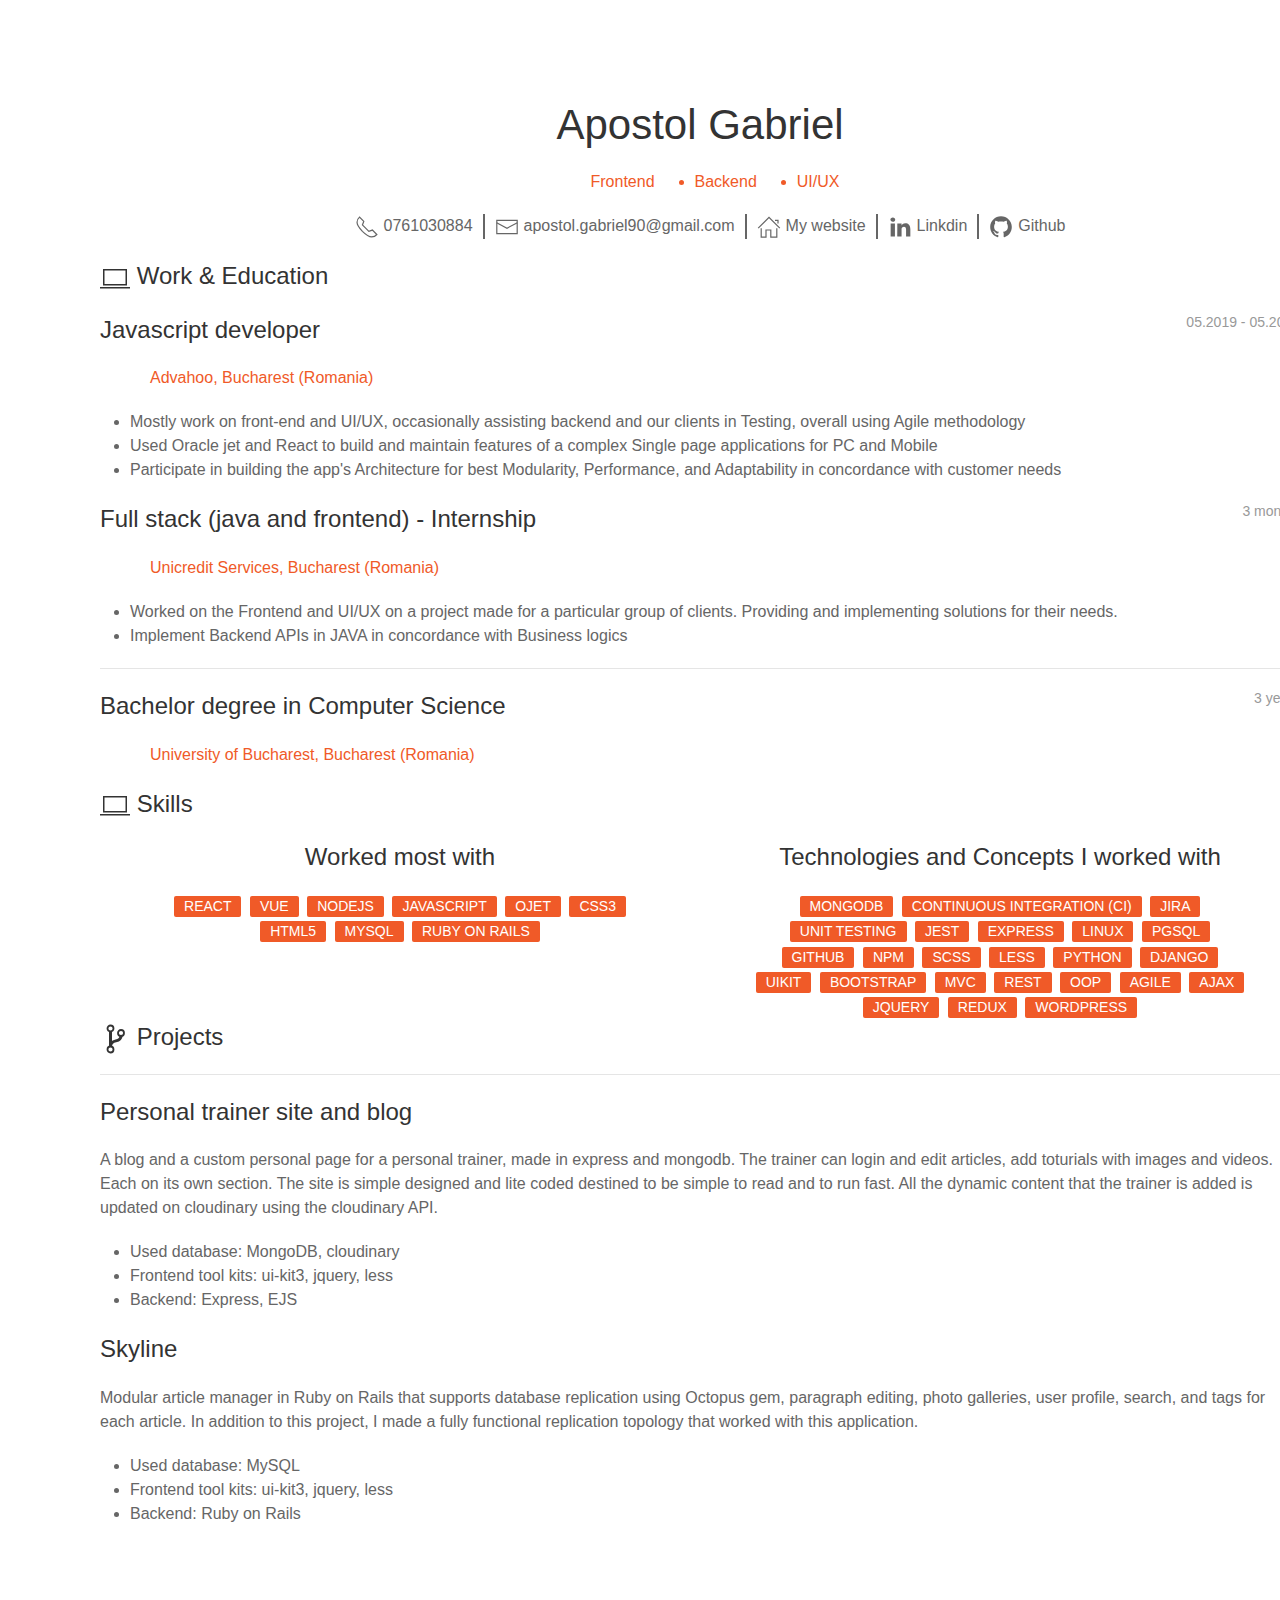
==== pdf/PDF.html @ 023feacb "update" ====
<head>
    <title>Apostol Gabriel</title>
    <meta charset="utf-8">
    <meta name="viewport" content="width=device-width, initial-scale=1">
    <link rel="stylesheet" href="./../style/uikit.min.css" />
    <link rel="stylesheet" href="./../style/pdf.css" />
    <script src="./../scripts/uikit.min.js"></script>
    <script src="./../scripts/uikit-icons.min.js"></script>
    <script src="./../scripts/custom.js"></script>
</head>

<body>
    <header>
        <h1 class="title-1th title">Apostol Gabriel</h1>
        <ul class="title-2th">
            <li>Frontend</li>
            <li>Backend</li>
            <li>UI/UX</li>
        </ul>
        <ul class="title-3th">
            <li>
                <span uk-icon="icon: receiver; ratio: 1.2"></span><span>0761030884</span>
            </li>
            <li>
                <span uk-icon="icon: mail; ratio: 1.2"></span><span>apostol.gabriel90@gmail.com</span>
            </li>
            <li>
                <a href="https://gabiap96.github.io/index.html">
                    <span uk-icon="icon: home; ratio: 1.2"></span><span>My
                        website</span></a>
            </li>
            <li>
                <a href="https://www.linkedin.com/in/gabriel-apostol-135305140/">
                    <span uk-icon="icon: linkedin; ratio: 1.2"></span><span>Linkdin</span></a>
            </li>
            <li>
                <a href="https://github.com/gabiap96"><span
                        uk-icon="icon: github; ratio: 1.2"></span><span>Github</span></a>
            </li>
        </ul>
    </header>
    <article>
        <section>
            <h3 class="uk-card-title"><span uk-icon="icon: laptop; ratio: 1.5"></span> Work & Education</h3>
            <div class="project">
                <h3 class="uk-card-title">Javascript developer <p class="uk-article-meta">05.2019 - 05.2021</p>
                </h3>
                <p class="company">Advahoo, Bucharest (Romania)</p>
                <p>
                <ul>
                    <li>Mostly work on front-end and UI/UX, occasionally assisting backend and our clients in
                        Testing, overall using Agile methodology</li>
                    <li>Used Oracle jet and React to build and maintain features of a complex Single page
                        applications for PC and Mobile</li>
                    <li>Participate in building the app's Architecture for best Modularity, Performance, and
                        Adaptability in concordance with customer needs</li>
                </ul>
                </p>
            </div>
            <div class="project">
                <h3 class="uk-card-title">Full stack (java and frontend) - Internship <p class="uk-article-meta">3
                        months
                    </p>
                </h3>
                <p class="company">Unicredit Services, Bucharest (Romania)</p>
                <p>
                <ul>
                    <li>Worked on the Frontend and UI/UX on a project made for a particular group of clients.
                        Providing and implementing solutions for their needs.</li>
                    <li>Implement Backend APIs in JAVA in concordance with Business logics</li>
                </ul>
                </p>
            </div>
            <hr>
            <div class="project">
                <h3 class="uk-card-title">Bachelor degree in Computer Science <p class="uk-article-meta">3 years</p>
                </h3>
                <p class="company">University of Bucharest, Bucharest (Romania)</p>
            </div>
        </section>
        <section>
            <h3 class="uk-card-title"><span uk-icon="icon: laptop; ratio: 1.5"></span> Skills</h3>
            <div class="skills-main-container">
                <div class="skills-container">
                    <h3>Worked most with</h3>
                    <div class="major-skills  container-right-2">
                        <span class="uk-label soft-skill">React</span>
                        <span class="uk-label soft-skill">Vue</span>
                        <span class="uk-label soft-skill">Nodejs</span>
                        <span class="uk-label soft-skill">Javascript</span>
                        <span class="uk-label soft-skill">OJet</span>
                        <span class="uk-label soft-skill">CSS3</span>
                        <span class="uk-label soft-skill">HTML5</span>
                        <span class="uk-label soft-skill">MYSQL</span>
                        <span class="uk-label soft-skill">Ruby on rails</span>
                    </div>
                </div>
                <div class="skills-container">
                    <h3>Technologies and Concepts I worked with</h5>
                        <div class="major-skills  container-right-2">
                            <span class="uk-label soft-skill">MongoDB</span>
                            <span class="uk-label soft-skill">Continuous integration (CI)</span>
                            <span class="uk-label soft-skill">JIRA</span>
                            <span class="uk-label soft-skill">Unit Testing</span>
                            <span class="uk-label soft-skill">Jest</span>
                            <span class="uk-label soft-skill">Express</span>
                            <span class="uk-label soft-skill">Linux</span>
                            <span class="uk-label soft-skill">PgSQL</span>
                            <span class="uk-label soft-skill">Github</span>
                            <span class="uk-label soft-skill">npm</span>
                            <span class="uk-label soft-skill">scss</span>
                            <span class="uk-label soft-skill">LESS</span>
                            <span class="uk-label soft-skill">Python</span>
                            <span class="uk-label soft-skill">Django</span>
                            <span class="uk-label soft-skill">UiKit</span>
                            <span class="uk-label soft-skill">Bootstrap</span>
                            <span class="uk-label soft-skill">MVC</span>
                            <span class="uk-label soft-skill">REST</span>
                            <span class="uk-label soft-skill">OOP</span>
                            <span class="uk-label soft-skill">Agile</span>
                            <span class="uk-label soft-skill">AJAX</span>
                            <span class="uk-label soft-skill">jquery</span>
                            <span class="uk-label soft-skill">Redux</span>
                            <span class="uk-label soft-skill">Wordpress</span>
                        </div>
                </div>
            </div>
            </div>
        </section>
        <section>
            <h3 class="uk-card-title"><span uk-icon="icon: git-branch; ratio: 1.5"></span> Projects</h3>
            <hr>
            <div class="project">
                <h3 class="uk-card-title">Personal trainer site and blog</h3>
                <p>A blog and a custom personal page for a personal trainer, made in express and mongodb.
                    The trainer can login and edit articles, add toturials with images and videos. Each on its
                    own section.
                    The site is simple designed and lite coded destined to be simple to read and to run fast.
                    All the dynamic content that the trainer is added is updated on cloudinary using the
                    cloudinary API.
                </p>
                <ul>
                    <li>Used database: MongoDB, cloudinary</li>
                    <li>Frontend tool kits: ui-kit3, jquery, less</li>
                    <li>Backend: Express, EJS</li>
                </ul>
            </div>
            <div class="project">
                <h3 class="uk-card-title">Skyline</h3>
                <p>Modular article manager in Ruby on Rails that supports database replication using Octopus gem,
                    paragraph editing, photo galleries, user profile, search, and tags for each article. In addition to
                    this project, I made a fully functional replication topology that worked with this application.
                </p>
                <ul>
                    <li>Used database: MySQL</li>
                    <li>Frontend tool kits: ui-kit3, jquery, less</li>
                    <li>Backend: Ruby on Rails</li>
                </ul>
            </div>
        </section>
    </article>
</body>
---- style/pdf.css ----
:root{
    --custom-orange: #f05a28;
    --custom-gray: rgb(102, 102, 102);
}

body {
    padding: 100px;
    width: 1200px;
    height: auto;
    margin: 0 auto;
}

a {
    color: inherit;
}

a:hover {
    color: inherit;
}

header {
    text-align: center;
}

header ul{
    display: flex;
    justify-content: center;
    list-style-type: none;
}

header ul.title-2th{
    color: var(--custom-orange);
    list-style-type: initial;
}

header ul.title-2th li{
    margin: 0 20px;
}

header ul.title-2th li:first-child{
    margin: 0 20px;
    list-style-type: none;
}

header ul.title-3th .uk-icon{
    margin-right: 5px;
}

header ul.title-3th li{
    margin: 0 5px;
    text-decoration: none;
    padding-right: 10px;
    border-right: solid 2px rgb(102, 102, 102);
}

header ul.title-3th li:last-child{
    border-right: none;
}


.uk-article-meta {
    float: right;
}

.company {
    color: var(--custom-orange);
    padding-left: 50px;
}

.skills-main-container {
    display: flex;
    justify-content: center;
}

.skills-container {
    width: 50%;
    text-align: center;
    margin: 0 50px;
}

.skills-container .soft-skill{
    background-color: var(--custom-orange);
    margin: 2px;
}
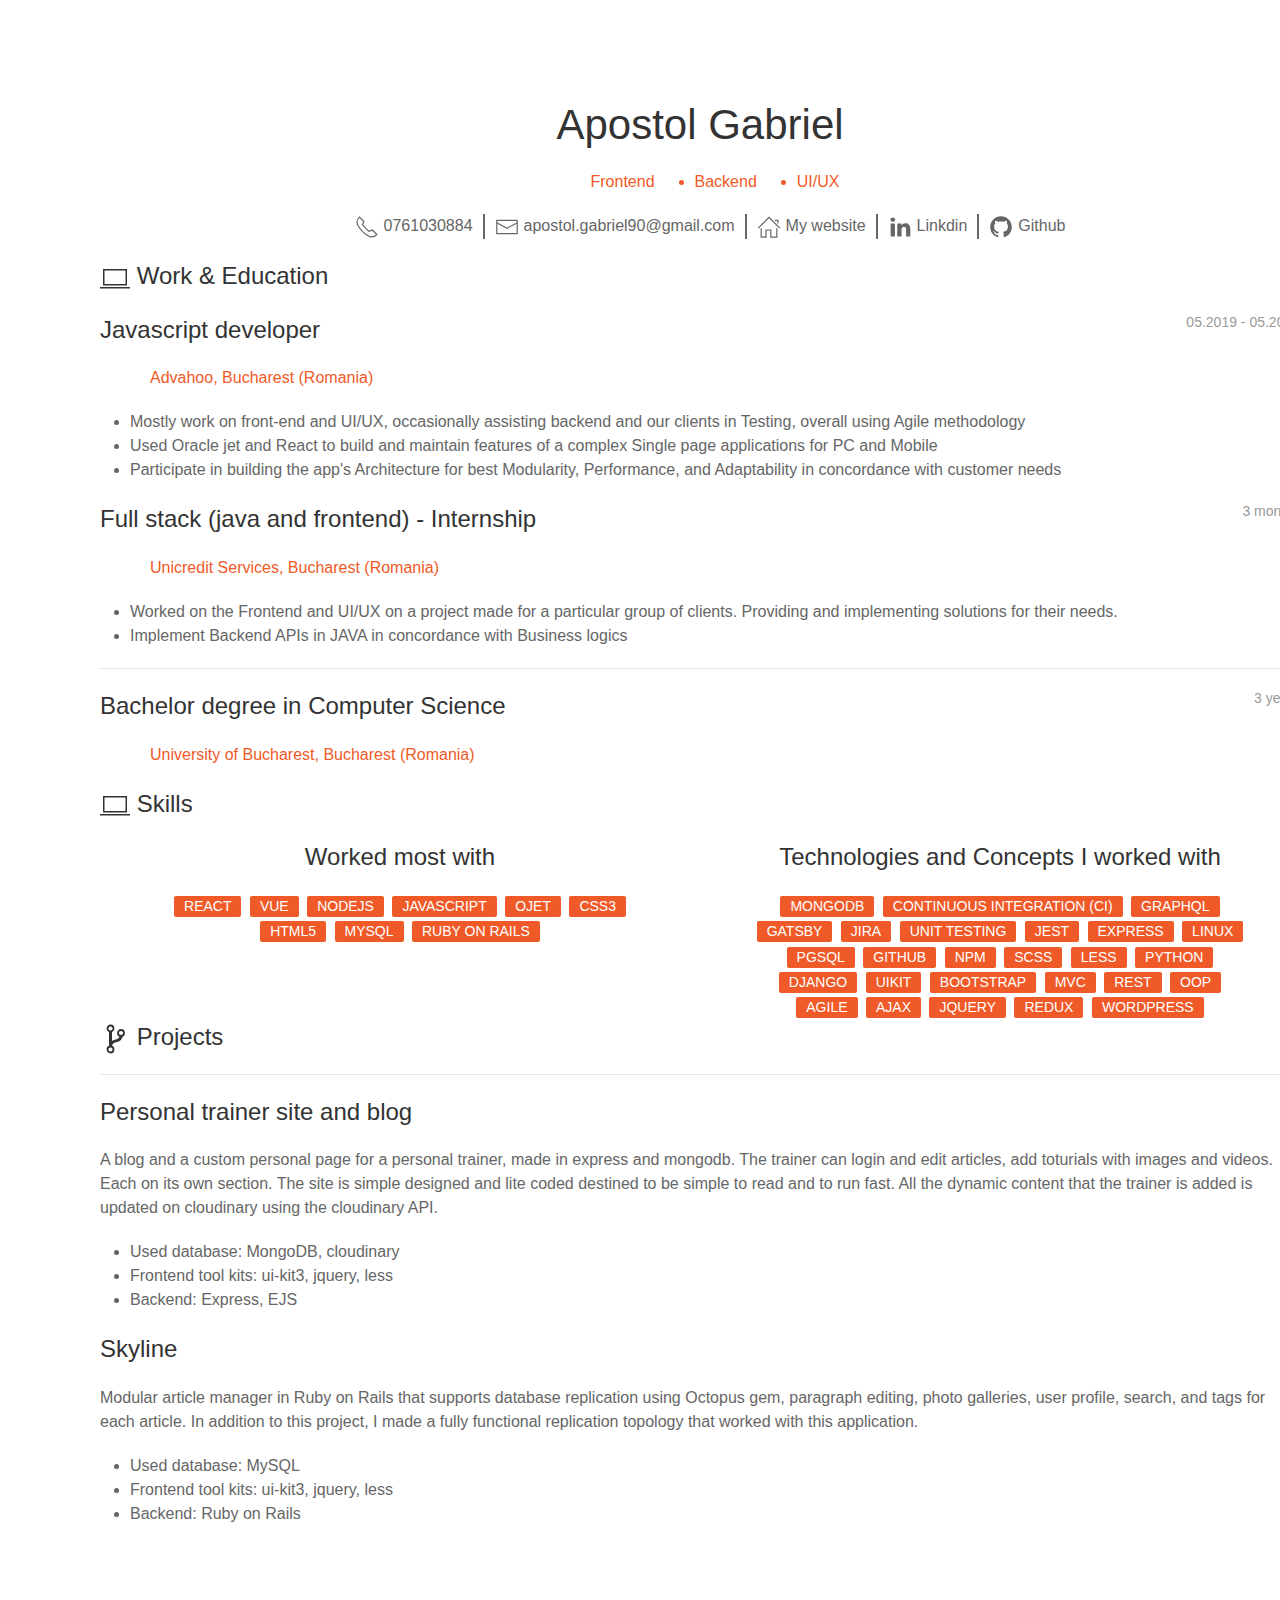
==== commit f4bfca4a: "update" ====
--- a/pdf/PDF.html
+++ b/pdf/PDF.html
@@ -25,7 +25,7 @@
                 <span uk-icon="icon: mail; ratio: 1.2"></span><span>apostol.gabriel90@gmail.com</span>
             </li>
             <li>
-                <a href="https://gabiap96.github.io/index.html">
+                <a href="https://gabiap96.github.io/gabiap96">
                     <span uk-icon="icon: home; ratio: 1.2"></span><span>My
                         website</span></a>
             </li>
@@ -100,6 +100,8 @@
                         <div class="major-skills  container-right-2">
                             <span class="uk-label soft-skill">MongoDB</span>
                             <span class="uk-label soft-skill">Continuous integration (CI)</span>
+                            <span class="uk-label soft-skill">GraphQL</span>
+                            <span class="uk-label soft-skill">Gatsby</span>
                             <span class="uk-label soft-skill">JIRA</span>
                             <span class="uk-label soft-skill">Unit Testing</span>
                             <span class="uk-label soft-skill">Jest</span>
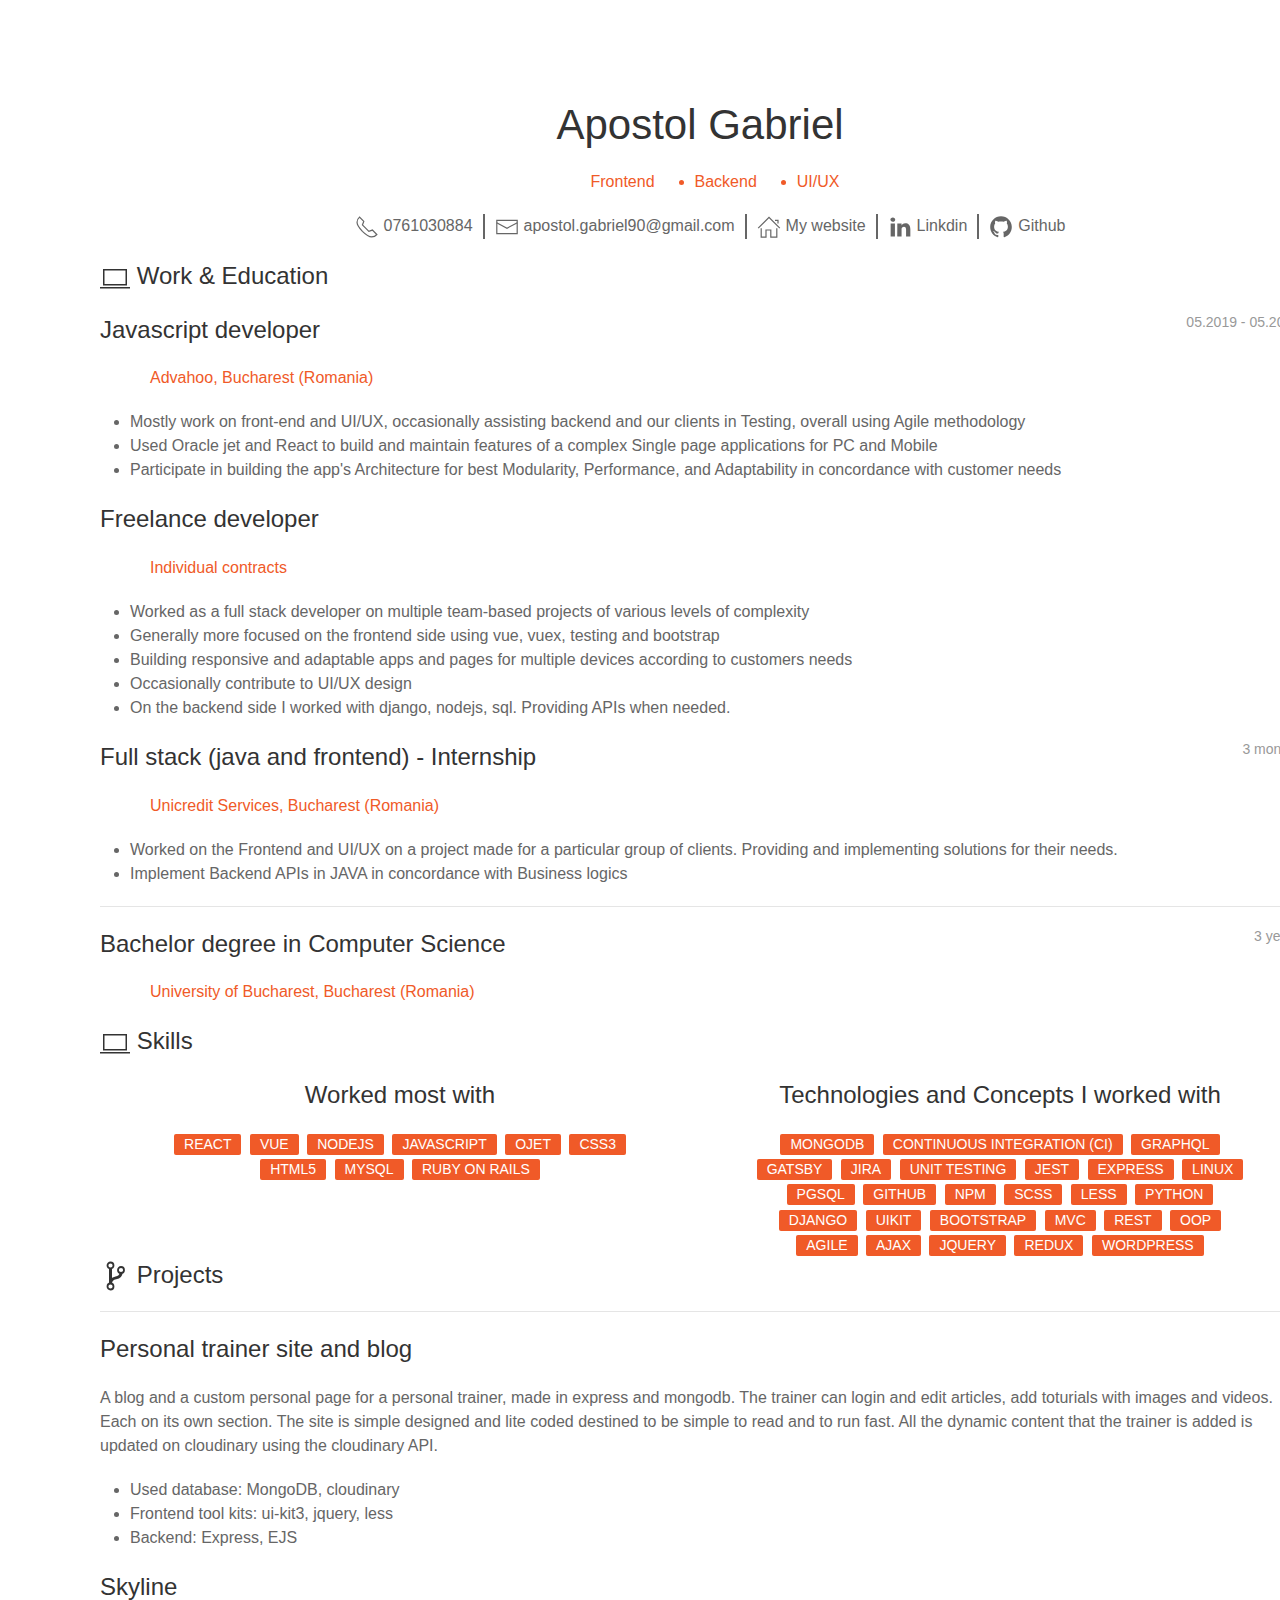
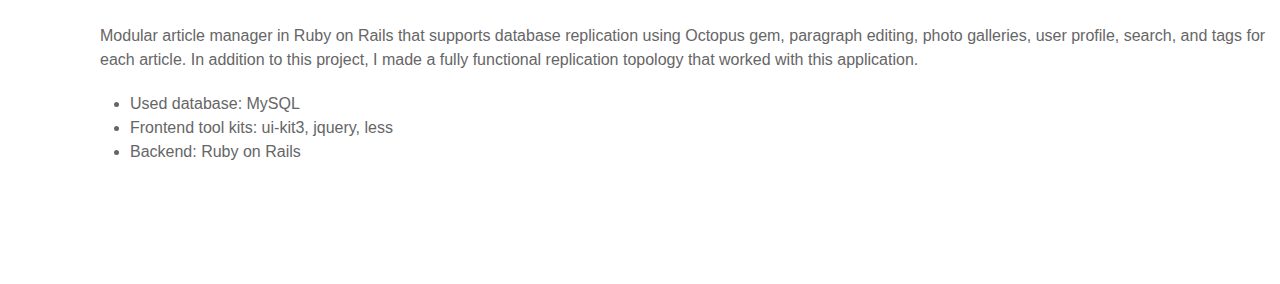
==== commit a87b6332: "pdf modification" ====
--- a/pdf/PDF.html
+++ b/pdf/PDF.html
@@ -54,6 +54,19 @@
                         applications for PC and Mobile</li>
                     <li>Participate in building the app's Architecture for best Modularity, Performance, and
                         Adaptability in concordance with customer needs</li>
+                </ul>
+                </p>
+            </div>
+            <div class="project">
+                <h3 class="uk-card-title">Freelance developer
+                </h3>
+                <p class="company">Individual contracts<br>
+                <ul>
+                    <li>Worked as a full stack developer on multiple team-based projects of various levels of complexity</li>
+                    <li>Generally more focused on the frontend side using vue, vuex, testing and bootstrap</li>
+                    <li>Building responsive and adaptable apps and pages for multiple devices according to customers needs</li>
+                    <li>Occasionally contribute to UI/UX design</li>
+                    <li>On the backend side I worked with django, nodejs, sql. Providing APIs when needed.</li>
                 </ul>
                 </p>
             </div>
